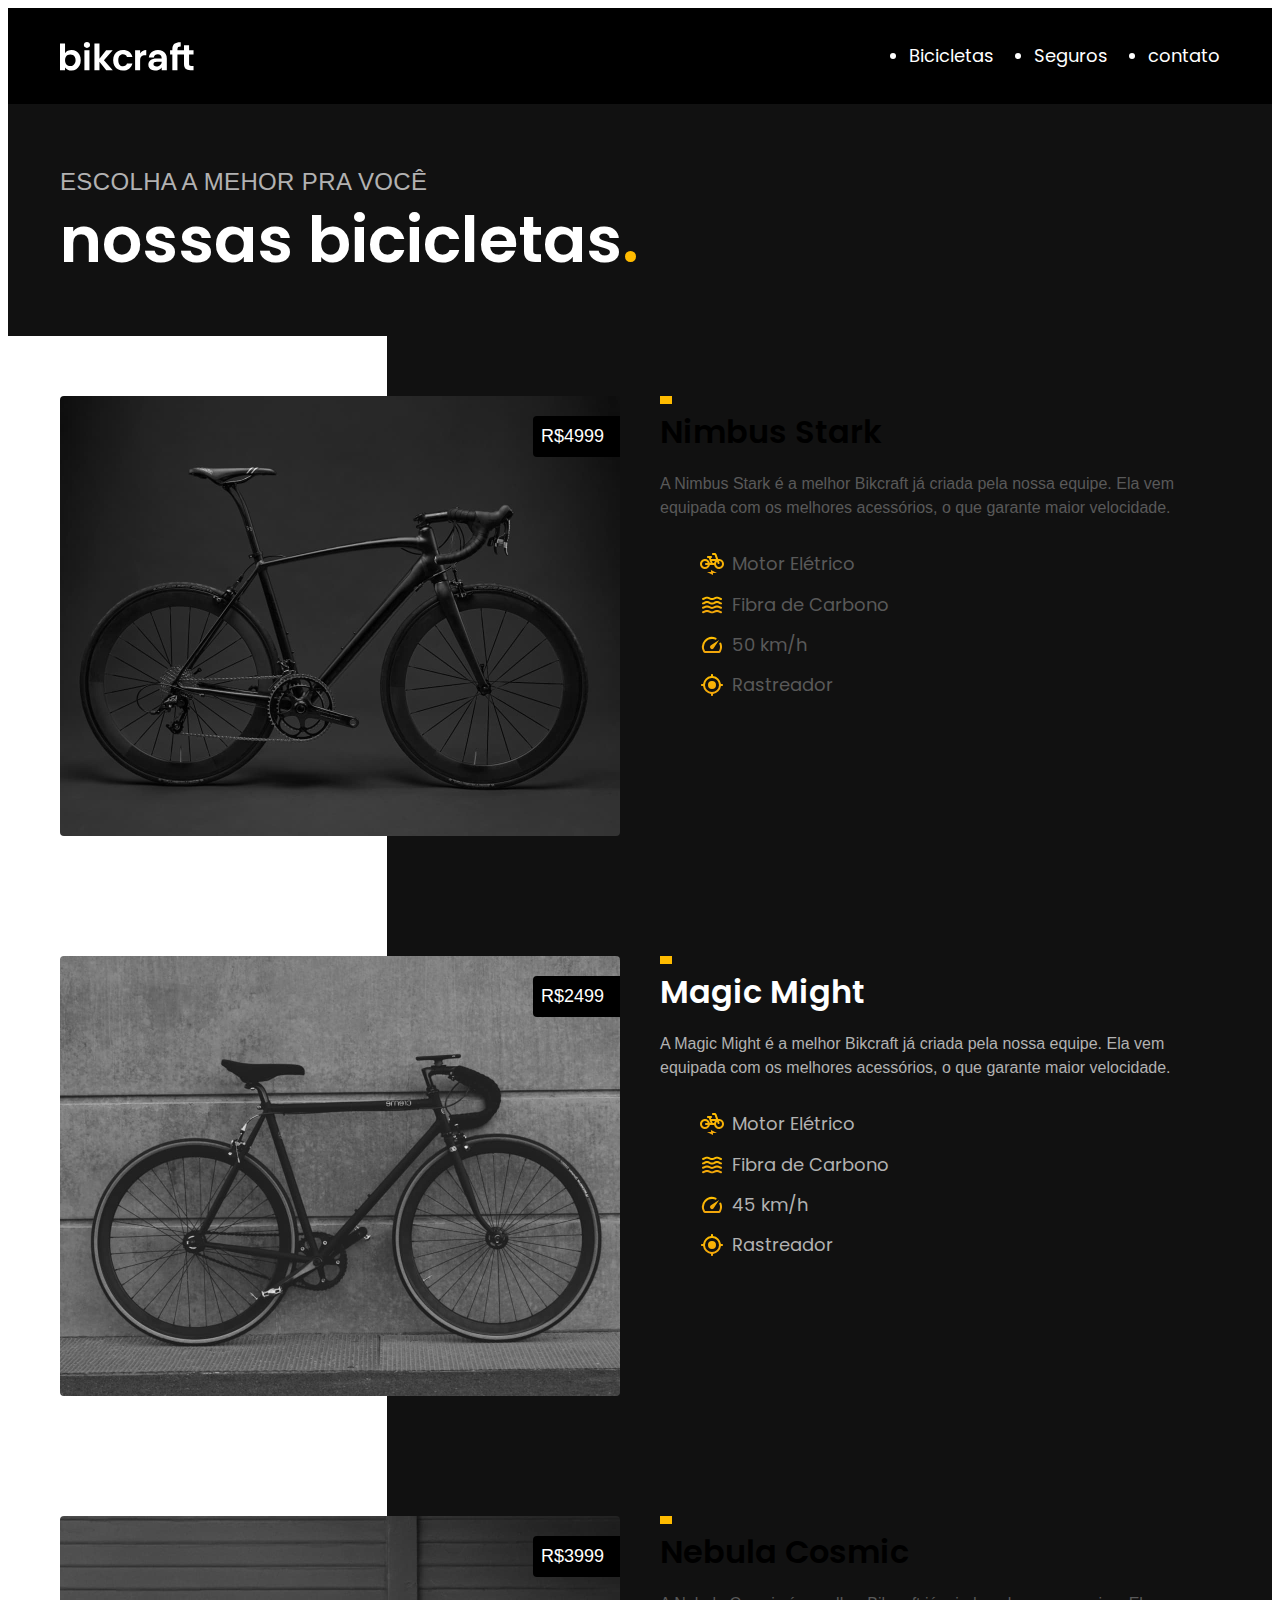
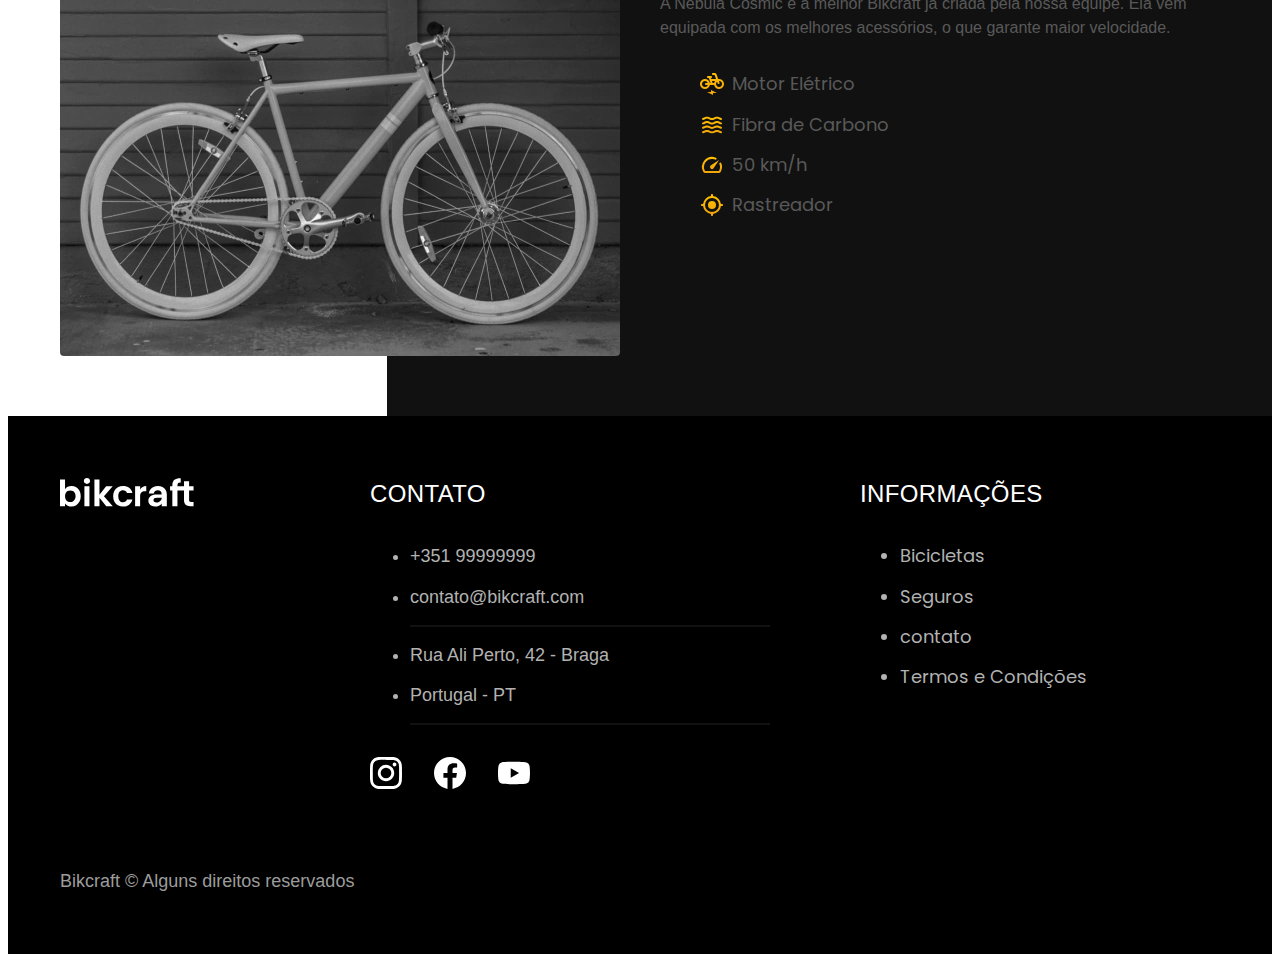
==== bicicletas.html @ d0ae6b68 "bicicletas" ====
<!DOCTYPE html>
<html lang="pt-br">

<head>
  <meta charset="UTF-8">
  <meta name="viewport" content="width=device-width, initial-scale=1.0">
  <title>Bicicletas|Bikcraft</title>
  <meta name="description" content="Termos e Condições">

  <link rel="stylesheet" href="./css/style.css">

  <link rel="preconnect" href="https://fonts.googleapis.com">
  <link rel="preconnect" href="https://fonts.gstatic.com" crossorigin>
  <link href="https://fonts.googleapis.com/css2?family=Poppins:wght@400;600&
  family=Roboto:wght@400;500&display=swap" rel="stylesheet">
</head>

<body id="bicicletas">
  <header class="header-bg">
    <div class="header container">
      <a href="./">
        <img src="./img/bikcraft.svg" alt="Bikcraft">
      </a>

      <nav aria-label="primaria"></nav>
      <ul class="header-menu font-1-m cor-0">
        <li><a href="./bicicletas.html">Bicicletas</a></li>
        <li><a href="./seguros.html">Seguros</a></li>
        <li><a href="./contato.html">contato</a></li>
      </ul>
    </div>
  </header>

  <main>
    <div class="titulo-bg">
      <div class="titulo container">
        <p class="font-2-l-b cor-5">Escolha a mehor pra você</p>
        <h1 class="font-1-xxl cor-0">nossas bicicletas<span class="cor-p1">.</span></h1>
      </div>
    </div>

    <div class="bicicletas-bg">
      <div class="bicicletas container">
        <div class="bicicletas-imagem">
          <img src="./img/bicicleta/nimbus1.jpg" alt="Bicicleta Preta">
          <span class="font-2-m cor-0">R$4999</span>
        </div>
        <div class="bicicletas-conteudo">
          <h2 class="font-1-xl">Nimbus Stark</h2>
          <p class="font-2-s cor-8">A Nimbus Stark é a melhor Bikcraft já criada pela
            nossa equipe. Ela vem equipada com os melhores acessórios, o que garante
            maior velocidade.</p>
          <ul class="font-1-m cor-8">
            <li><img src="./img/icones/eletrica.svg" alt="">
              Motor Elétrico
            </li>
            <li><img src="./img/icones/carbono.svg" alt="">
              Fibra de Carbono
            </li>
            <li><img src="./img/icones/velocidade.svg" alt="">
              50 km/h
            </li>
            <li><img src="./img/icones/rastreador.svg" alt="">
              Rastreador
            </li>
          </ul>
        </div>
      </div>
    </div>

    <div class="bicicletas-bg">
      <div class="bicicletas container">
        <div class="bicicletas-imagem">
          <img src="./img/bicicleta/nimbus2.jpg" alt="Bicicleta Preta">
          <span class="font-2-m cor-0">R$2499</span>
        </div>
        <div class="bicicletas-conteudo">
          <h2 class="font-1-xl cor-0">Magic Might</h2>
          <p class="font-2-s cor-5">A Magic Might é a melhor Bikcraft já criada pela
            nossa equipe. Ela vem equipada com os melhores acessórios, o que garante
            maior velocidade.</p>
          <ul class="font-1-m cor-5">
            <li><img src="./img/icones/eletrica.svg" alt="">
              Motor Elétrico
            </li>
            <li><img src="./img/icones/carbono.svg" alt="">
              Fibra de Carbono
            </li>
            <li><img src="./img/icones/velocidade.svg" alt="">
              45 km/h
            </li>
            <li><img src="./img/icones/rastreador.svg" alt="">
              Rastreador
            </li>
          </ul>
        </div>
      </div>
    </div>

    <div class="bicicletas-bg">
      <div class="bicicletas container">
        <div class="bicicletas-imagem">
          <img src="./img/bicicleta/nimbus3.jpg" alt="Bicicleta Preta">
          <span class="font-2-m cor-0">R$3999</span>
        </div>
        <div class="bicicletas-conteudo">
          <h2 class="font-1-xl">Nebula Cosmic</h2>
          <p class="font-2-s cor-8">A Nebula Cosmic é a melhor Bikcraft já criada pela
            nossa equipe. Ela vem equipada com os melhores acessórios, o que garante
            maior velocidade.</p>
          <ul class="font-1-m cor-8">
            <li><img src="./img/icones/eletrica.svg" alt="">
              Motor Elétrico
            </li>
            <li><img src="./img/icones/carbono.svg" alt="">
              Fibra de Carbono
            </li>
            <li><img src="./img/icones/velocidade.svg" alt="">
              50 km/h
            </li>
            <li><img src="./img/icones/rastreador.svg" alt="">
              Rastreador
            </li>
          </ul>
        </div>
      </div>
    </div>

  </main>

  <footer class="footer-bg">
    <div class="footer container">
      <img src="./img/bikcraft.svg" alt="bikcraft">
      <div class="footer-contato">
        <h3 class="font-2-l-b cor-0">Contato</h3>
        <ul class="font-2-m cor-5">
          <li><a href="tel:+35199999999">+351 99999999</a></li>
          <li><a href="mailto:contato@bikcraft.com">contato@bikcraft.com</a></li>
          <li>Rua Ali Perto, 42 - Braga</li>
          <li>Portugal - PT</li>
        </ul>
        <div class="footer-redes">
          <a href="./">
            <img src="./img/redes/instagram.svg" alt="Instagram">
          </a>
          <a href="./">
            <img src="./img/redes/facebook.svg" alt="Facebook">
          </a>
          <a href="./">
            <img src="./img/redes/youtube.svg" alt="Youtube">
          </a>
        </div>
      </div>
      <div class="footer-informacoes">
        <h3 class="font-2-l-b cor-0">Informações</h3>
        <nav>
          <ul class="font-1-m cor-5">
            <li><a href="./bicicletas.html">Bicicletas</a></li>
            <li><a href="./seguros.html">Seguros</a></li>
            <li><a href="./contato.html">contato</a></li>
            <li><a href="./termos.html">Termos e Condições</a></li>
          </ul>
        </nav>
      </div>
      <p class="footer-copy font-2-m cor-6">Bikcraft © Alguns direitos reservados</p>
    </div>
  </footer>

</body>

</html>
---- css/style.css ----
@import "./global/global.css";

/* Header e Footer */
@import "./global/header.css";
@import "./global/footer.css";

/*Utilidades*/
@import "./utilidades/componetes.css";
@import "./utilidades/tipografia.css";
@import "./utilidades/cores.css";

/*Home*/
@import "./home/introducao.css";
@import "./home/tecnologia.css";
@import "./home/parceiros.css";
@import "./home/depoimento.css";

/*Bicicletas*/
@import "./bicicletas/bicicletas-lista.css";
@import "./bicicletas/bicicletas.css";

/*Seguros*/
@import "./seguros/seguros.css";
@import "./seguros/vantagens.css";

/* Termos */
@import "./termos/termos.css";
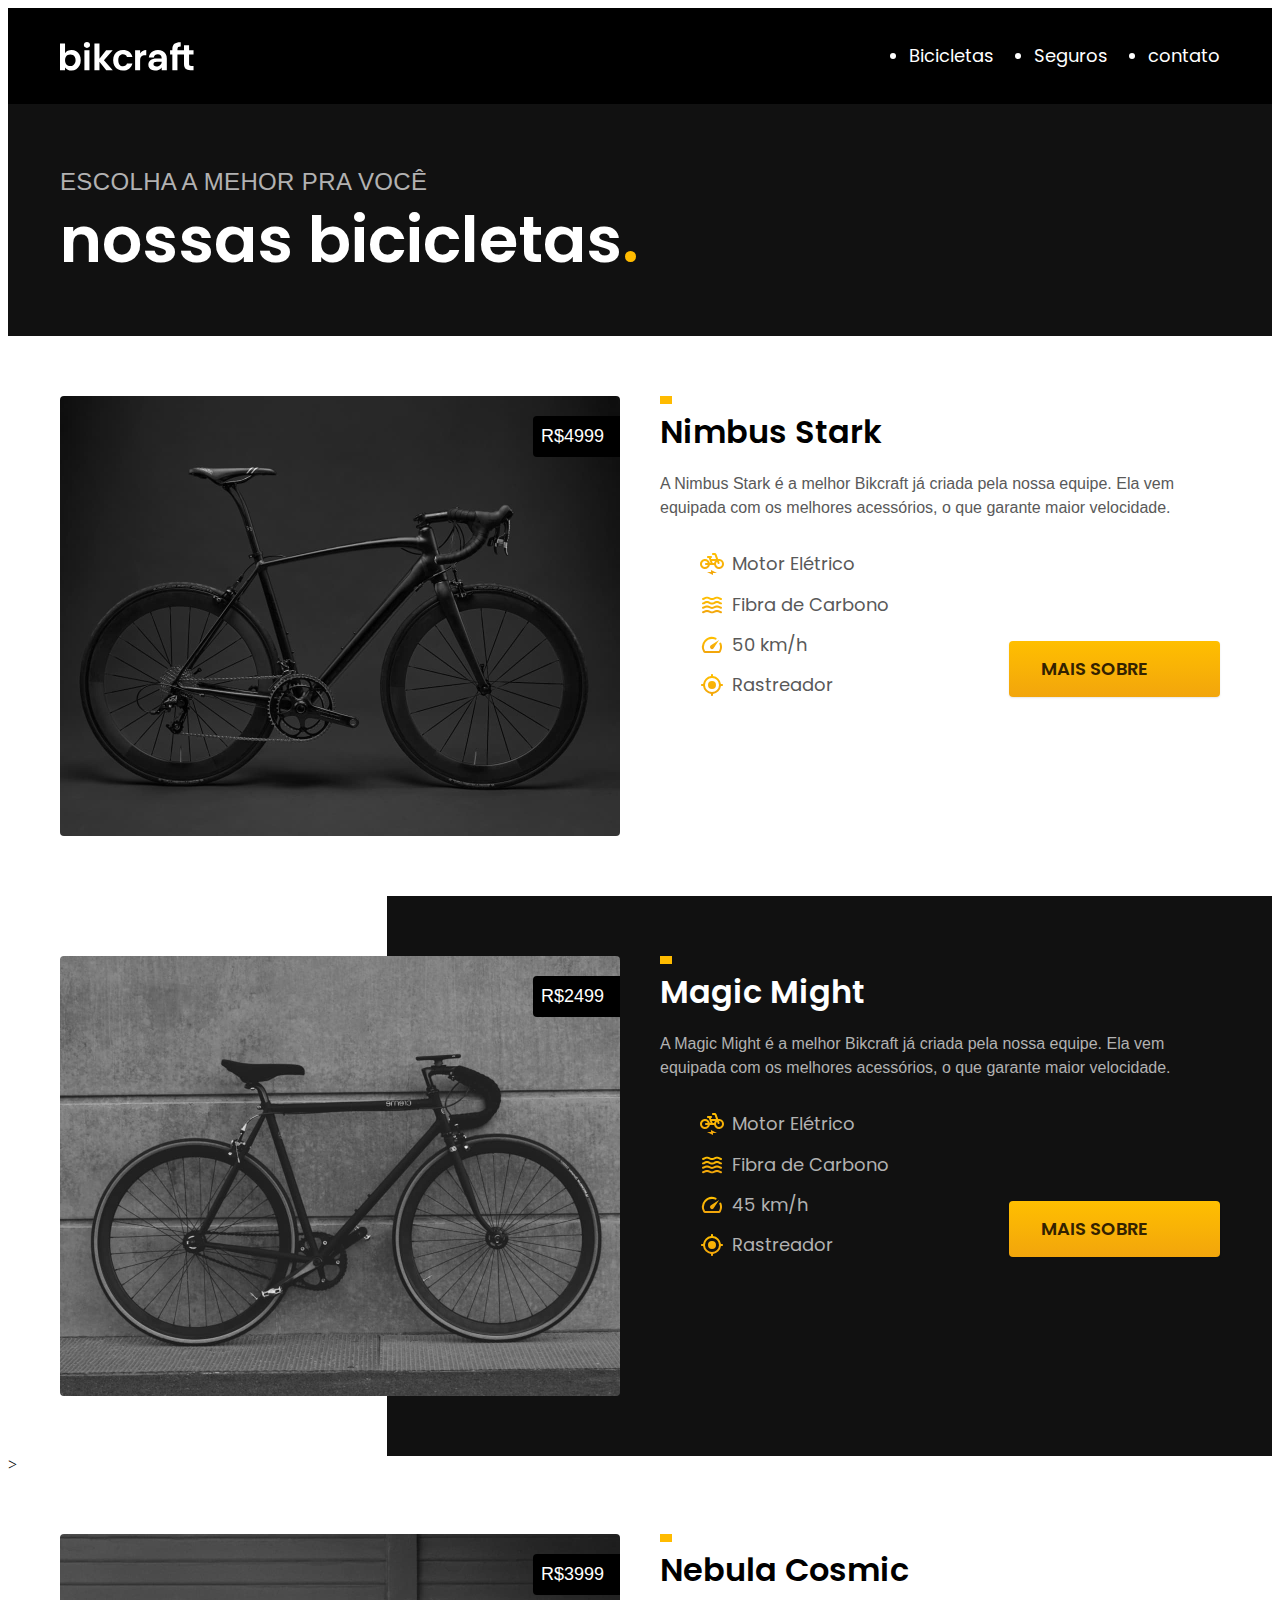
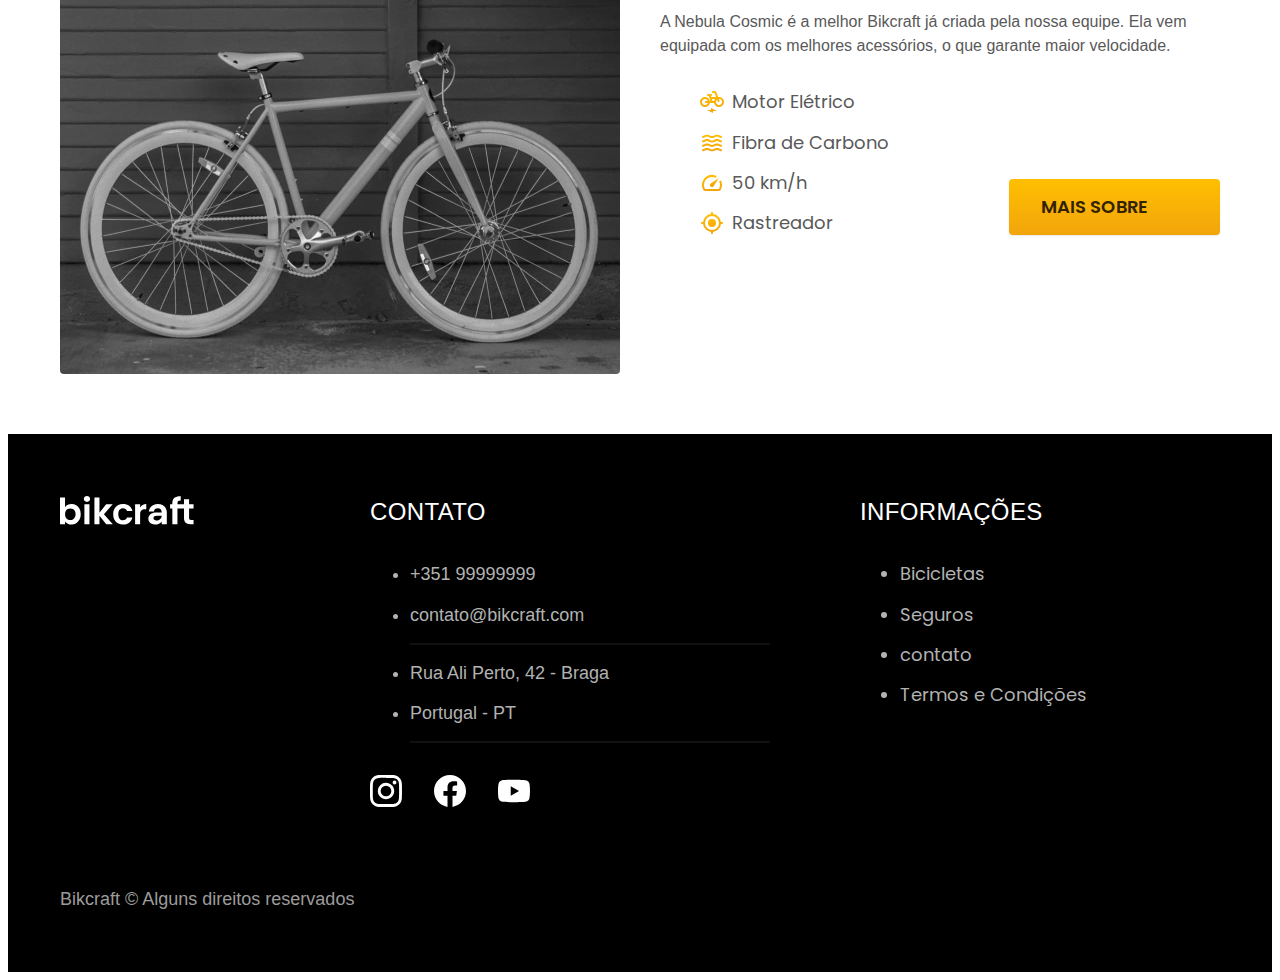
==== commit 11e5c025: "bicicletas 3" ====
--- a/bicicletas.html
+++ b/bicicletas.html
@@ -39,34 +39,35 @@
       </div>
     </div>
 
-    <div class="bicicletas-bg">
-      <div class="bicicletas container">
-        <div class="bicicletas-imagem">
-          <img src="./img/bicicleta/nimbus1.jpg" alt="Bicicleta Preta">
-          <span class="font-2-m cor-0">R$4999</span>
-        </div>
-        <div class="bicicletas-conteudo">
-          <h2 class="font-1-xl">Nimbus Stark</h2>
-          <p class="font-2-s cor-8">A Nimbus Stark é a melhor Bikcraft já criada pela
-            nossa equipe. Ela vem equipada com os melhores acessórios, o que garante
-            maior velocidade.</p>
-          <ul class="font-1-m cor-8">
-            <li><img src="./img/icones/eletrica.svg" alt="">
-              Motor Elétrico
-            </li>
-            <li><img src="./img/icones/carbono.svg" alt="">
-              Fibra de Carbono
-            </li>
-            <li><img src="./img/icones/velocidade.svg" alt="">
-              50 km/h
-            </li>
-            <li><img src="./img/icones/rastreador.svg" alt="">
-              Rastreador
-            </li>
-          </ul>
-        </div>
+
+    <div class="bicicletas container">
+      <div class="bicicletas-imagem">
+        <img src="./img/bicicleta/nimbus1.jpg" alt="Bicicleta Preta">
+        <span class="font-2-m cor-0">R$4999</span>
+      </div>
+      <div class="bicicletas-conteudo">
+        <h2 class="font-1-xl">Nimbus Stark</h2>
+        <p class="font-2-s cor-8">A Nimbus Stark é a melhor Bikcraft já criada pela
+          nossa equipe. Ela vem equipada com os melhores acessórios, o que garante
+          maior velocidade.</p>
+        <ul class="font-1-m cor-8">
+          <li><img src="./img/icones/eletrica.svg" alt="">
+            Motor Elétrico
+          </li>
+          <li><img src="./img/icones/carbono.svg" alt="">
+            Fibra de Carbono
+          </li>
+          <li><img src="./img/icones/velocidade.svg" alt="">
+            50 km/h
+          </li>
+          <li><img src="./img/icones/rastreador.svg" alt="">
+            Rastreador
+          </li>
+        </ul>
+        <a class="botao seta" href="./bicicletas/nimbus.html">Mais Sobre</a>
       </div>
     </div>
+
 
     <div class="bicicletas-bg">
       <div class="bicicletas container">
@@ -93,38 +94,40 @@
               Rastreador
             </li>
           </ul>
+          <a class="botao seta" href="./bicicletas/magic.html">Mais Sobre</a>
         </div>
       </div>
     </div>
 
-    <div class="bicicletas-bg">
-      <div class="bicicletas container">
-        <div class="bicicletas-imagem">
-          <img src="./img/bicicleta/nimbus3.jpg" alt="Bicicleta Preta">
-          <span class="font-2-m cor-0">R$3999</span>
-        </div>
-        <div class="bicicletas-conteudo">
-          <h2 class="font-1-xl">Nebula Cosmic</h2>
-          <p class="font-2-s cor-8">A Nebula Cosmic é a melhor Bikcraft já criada pela
-            nossa equipe. Ela vem equipada com os melhores acessórios, o que garante
-            maior velocidade.</p>
-          <ul class="font-1-m cor-8">
-            <li><img src="./img/icones/eletrica.svg" alt="">
-              Motor Elétrico
-            </li>
-            <li><img src="./img/icones/carbono.svg" alt="">
-              Fibra de Carbono
-            </li>
-            <li><img src="./img/icones/velocidade.svg" alt="">
-              50 km/h
-            </li>
-            <li><img src="./img/icones/rastreador.svg" alt="">
-              Rastreador
-            </li>
-          </ul>
-        </div>
+    >
+    <div class="bicicletas container">
+      <div class="bicicletas-imagem">
+        <img src="./img/bicicleta/nimbus3.jpg" alt="Bicicleta Preta">
+        <span class="font-2-m cor-0">R$3999</span>
+      </div>
+      <div class="bicicletas-conteudo">
+        <h2 class="font-1-xl">Nebula Cosmic</h2>
+        <p class="font-2-s cor-8">A Nebula Cosmic é a melhor Bikcraft já criada pela
+          nossa equipe. Ela vem equipada com os melhores acessórios, o que garante
+          maior velocidade.</p>
+        <ul class="font-1-m cor-8">
+          <li><img src="./img/icones/eletrica.svg" alt="">
+            Motor Elétrico
+          </li>
+          <li><img src="./img/icones/carbono.svg" alt="">
+            Fibra de Carbono
+          </li>
+          <li><img src="./img/icones/velocidade.svg" alt="">
+            50 km/h
+          </li>
+          <li><img src="./img/icones/rastreador.svg" alt="">
+            Rastreador
+          </li>
+        </ul>
+        <a class="botao seta" href="./bicicletas/nebula.html">Mais Sobre</a>
       </div>
     </div>
+
 
   </main>
 
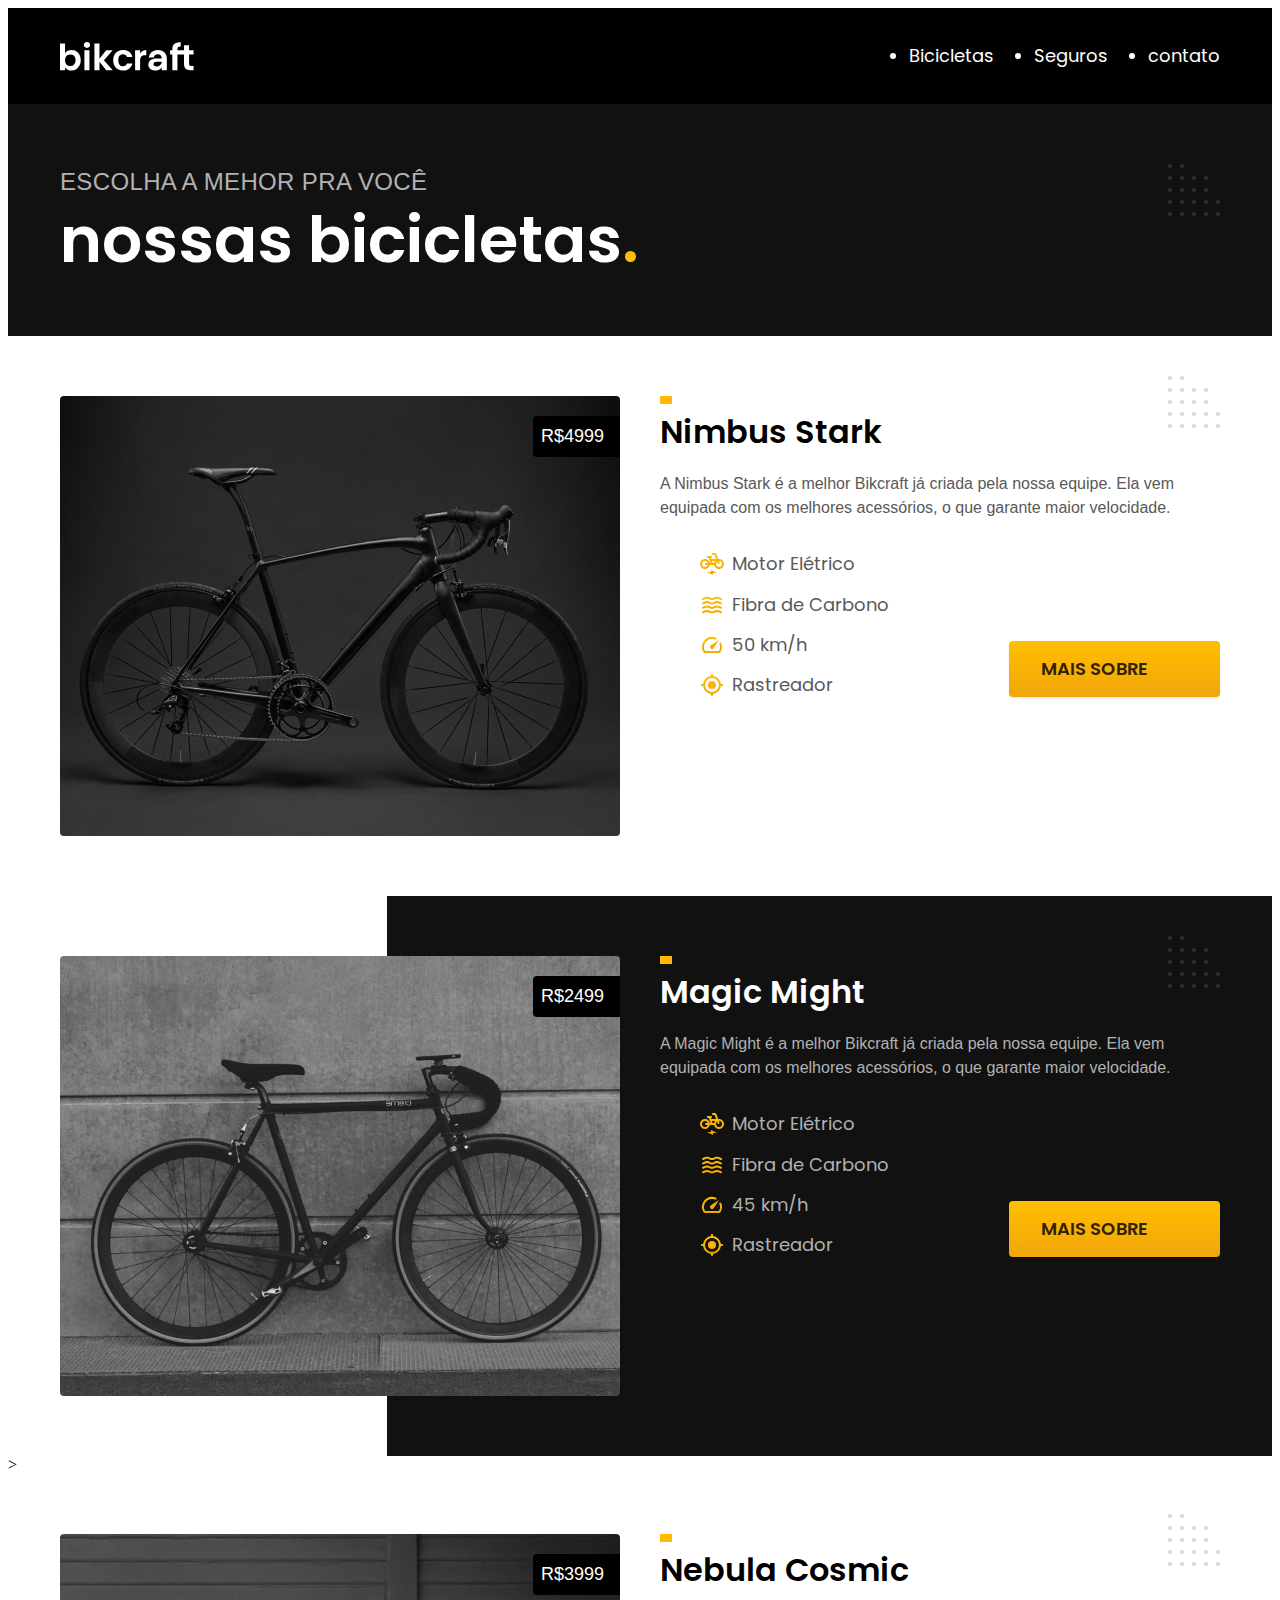
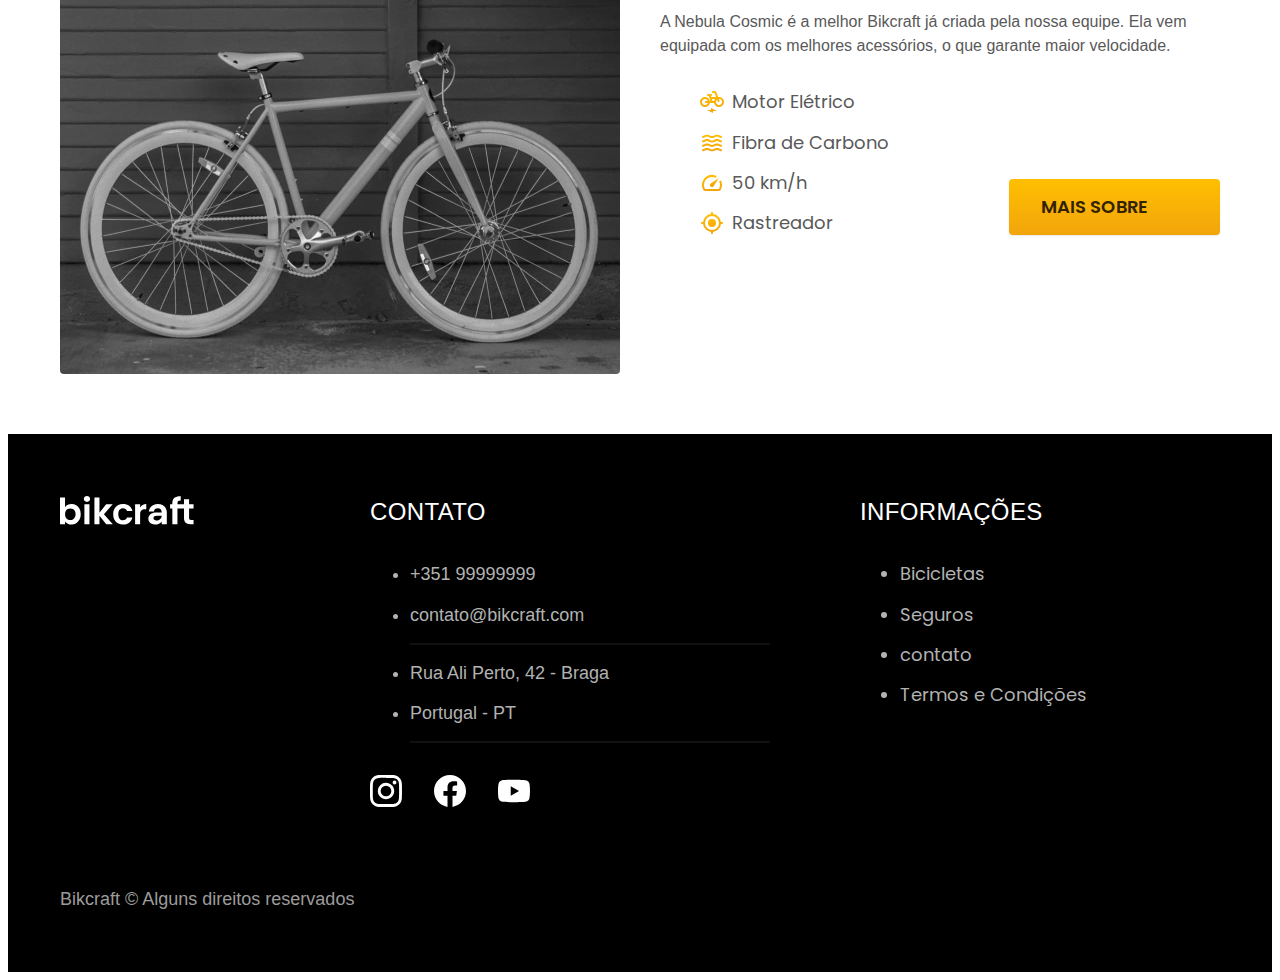
==== commit ef6b7ba7: "projeto final" ====
--- a/bicicletas.html
+++ b/bicicletas.html
@@ -7,6 +7,7 @@
   <title>Bicicletas|Bikcraft</title>
   <meta name="description" content="Termos e Condições">
 
+  <link rel="preload" href="./css/style.css" as="style">
   <link rel="stylesheet" href="./css/style.css">
 
   <link rel="preconnect" href="https://fonts.googleapis.com">
--- a/css/style.css
+++ b/css/style.css
@@ -6,6 +6,7 @@
 
 /*Utilidades*/
 @import "./utilidades/componetes.css";
+@import "./utilidades/formulario.css";
 @import "./utilidades/tipografia.css";
 @import "./utilidades/cores.css";
 
@@ -19,9 +20,21 @@
 @import "./bicicletas/bicicletas-lista.css";
 @import "./bicicletas/bicicletas.css";
 
+/*Bicicleta*/
+@import "./bicicleta/bicicleta.css";
+@import "./bicicleta/seguro.css";
+
 /*Seguros*/
 @import "./seguros/seguros.css";
 @import "./seguros/vantagens.css";
+@import "./seguros/perguntas.css";
+
+/* contato */
+@import "./contato/contato.css";
+@import "./contato/lojas.css";
+
+/* orcamento */
+@import "./orcamento/orcamento.css";
 
 /* Termos */
 @import "./termos/termos.css";
--- a/css/style.css
+++ b/css/style.css
@@ -6,6 +6,7 @@
 
 /*Utilidades*/
 @import "./utilidades/componetes.css";
+@import "./utilidades/formulario.css";
 @import "./utilidades/tipografia.css";
 @import "./utilidades/cores.css";
 
@@ -19,9 +20,21 @@
 @import "./bicicletas/bicicletas-lista.css";
 @import "./bicicletas/bicicletas.css";
 
+/*Bicicleta*/
+@import "./bicicleta/bicicleta.css";
+@import "./bicicleta/seguro.css";
+
 /*Seguros*/
 @import "./seguros/seguros.css";
 @import "./seguros/vantagens.css";
+@import "./seguros/perguntas.css";
+
+/* contato */
+@import "./contato/contato.css";
+@import "./contato/lojas.css";
+
+/* orcamento */
+@import "./orcamento/orcamento.css";
 
 /* Termos */
 @import "./termos/termos.css";
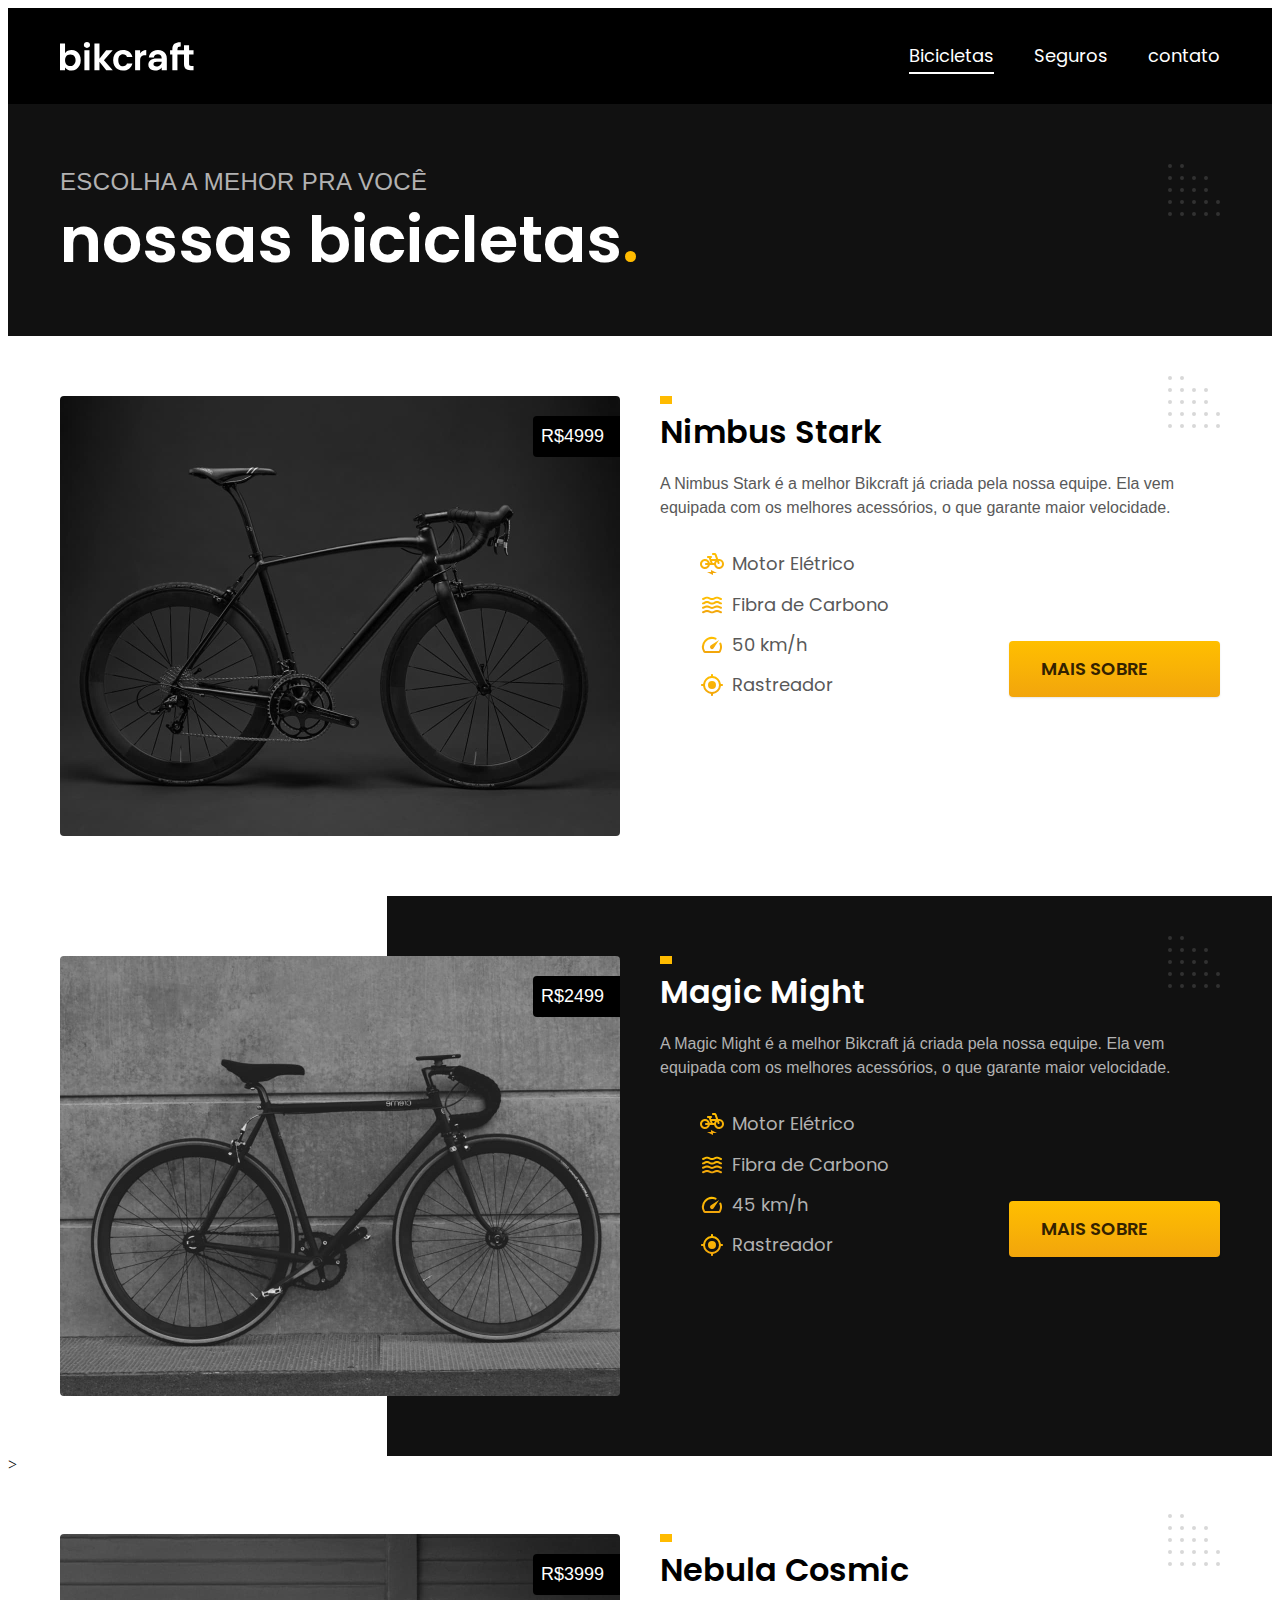
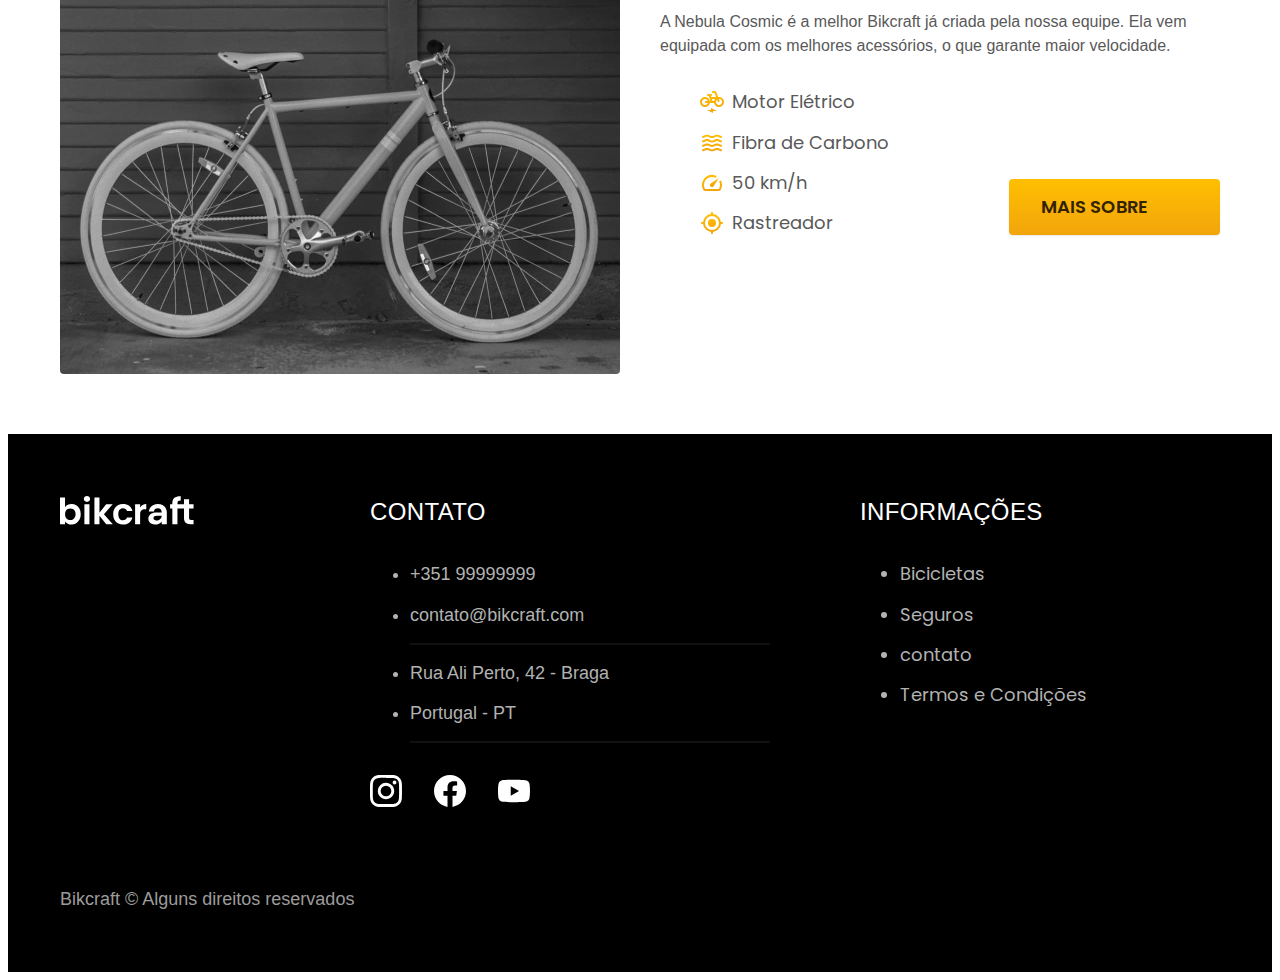
==== commit 57a7d209: "inicio ao js" ====
--- a/bicicletas.html
+++ b/bicicletas.html
@@ -170,6 +170,7 @@
     </div>
   </footer>
 
+  <script src="./jv/script.js"></script>
 </body>
 
 </html>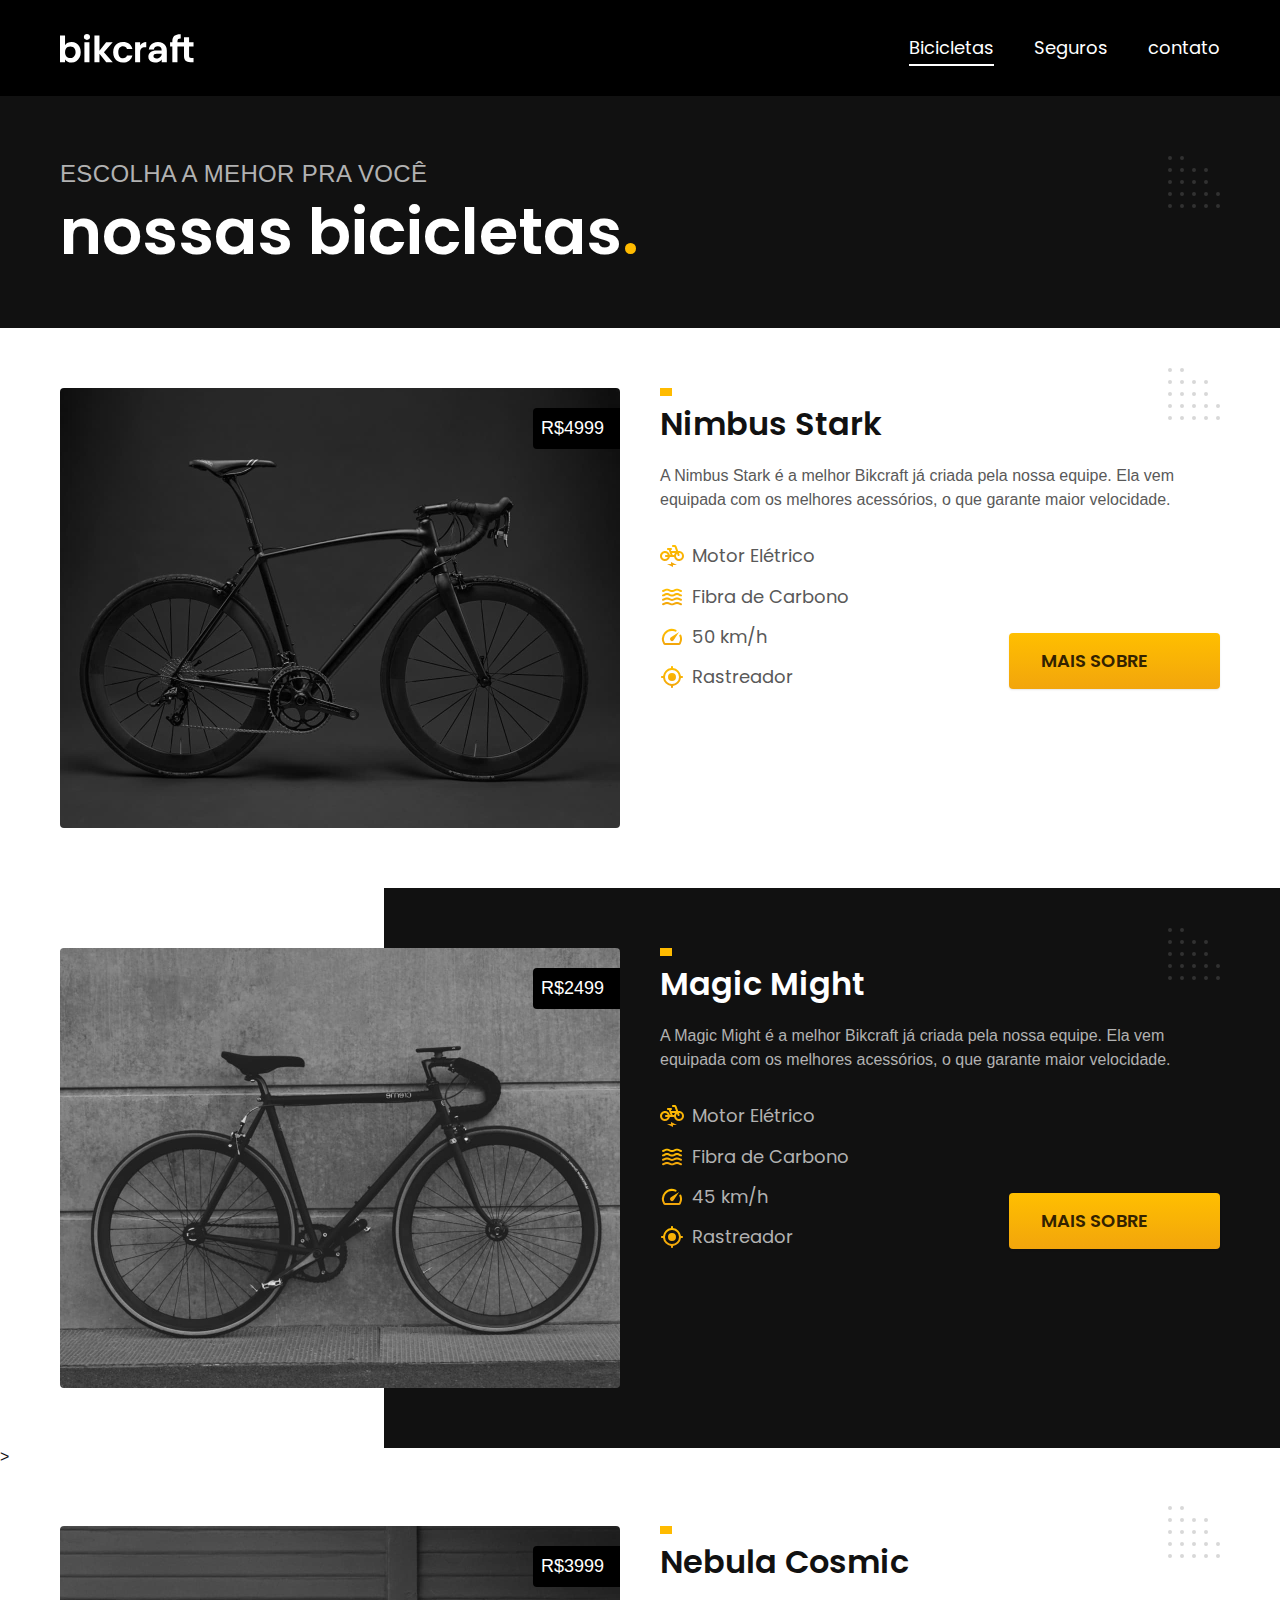
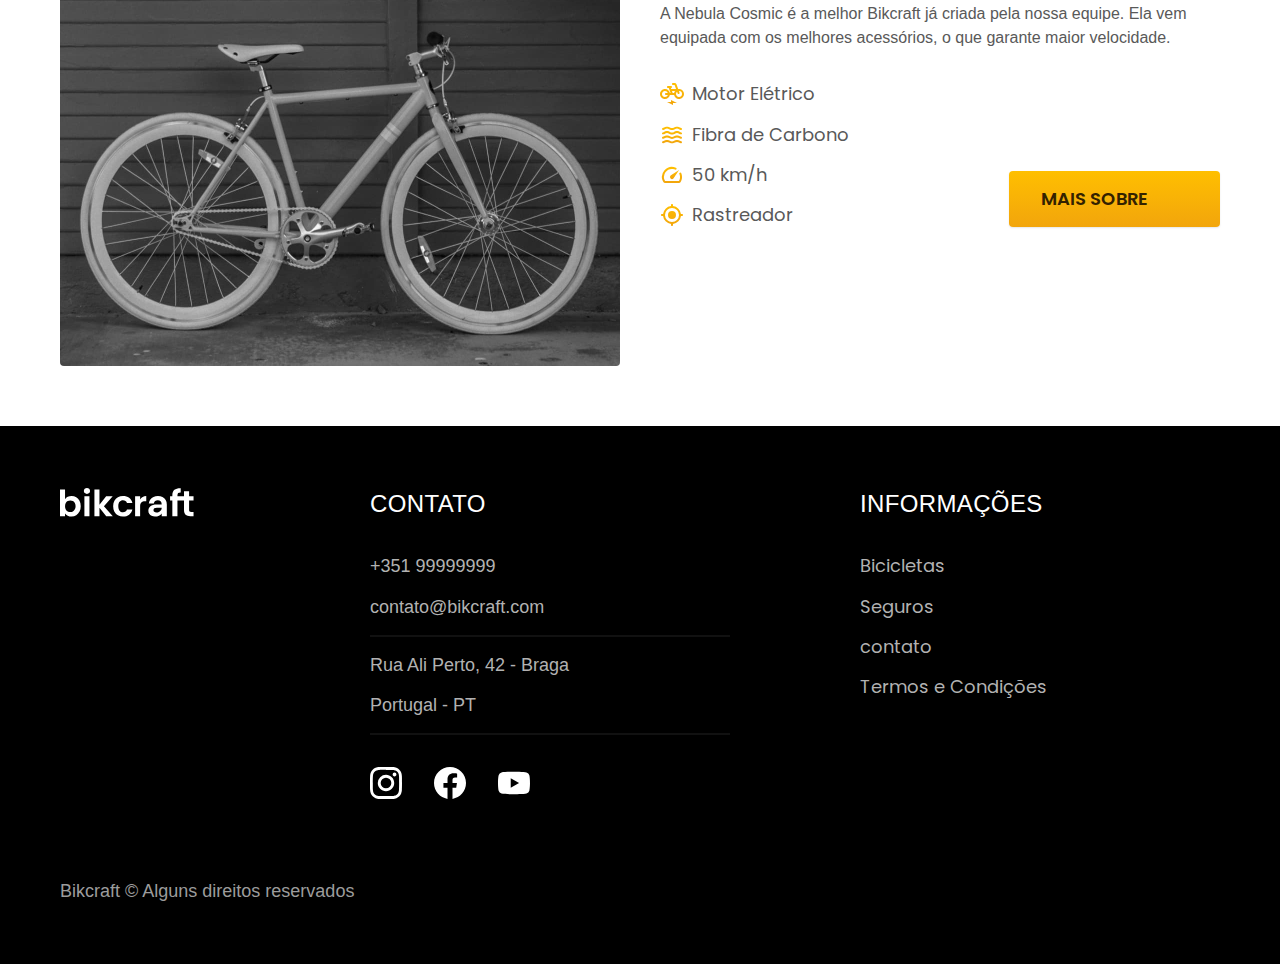
==== commit 5fc71983: "continuação js" ====
--- a/bicicletas.html
+++ b/bicicletas.html
@@ -14,6 +14,7 @@
   <link rel="preconnect" href="https://fonts.gstatic.com" crossorigin>
   <link href="https://fonts.googleapis.com/css2?family=Poppins:wght@400;600&
   family=Roboto:wght@400;500&display=swap" rel="stylesheet">
+  <script>document.documentElement.classList.add('js');</script>
 </head>
 
 <body id="bicicletas">
--- a/css/style.css
+++ b/css/style.css
@@ -9,6 +9,7 @@
 @import "./utilidades/formulario.css";
 @import "./utilidades/tipografia.css";
 @import "./utilidades/cores.css";
+@import "./utilidades/animacao.css";
 
 /*Home*/
 @import "./home/introducao.css";
--- a/css/style.css
+++ b/css/style.css
@@ -9,6 +9,7 @@
 @import "./utilidades/formulario.css";
 @import "./utilidades/tipografia.css";
 @import "./utilidades/cores.css";
+@import "./utilidades/animacao.css";
 
 /*Home*/
 @import "./home/introducao.css";
